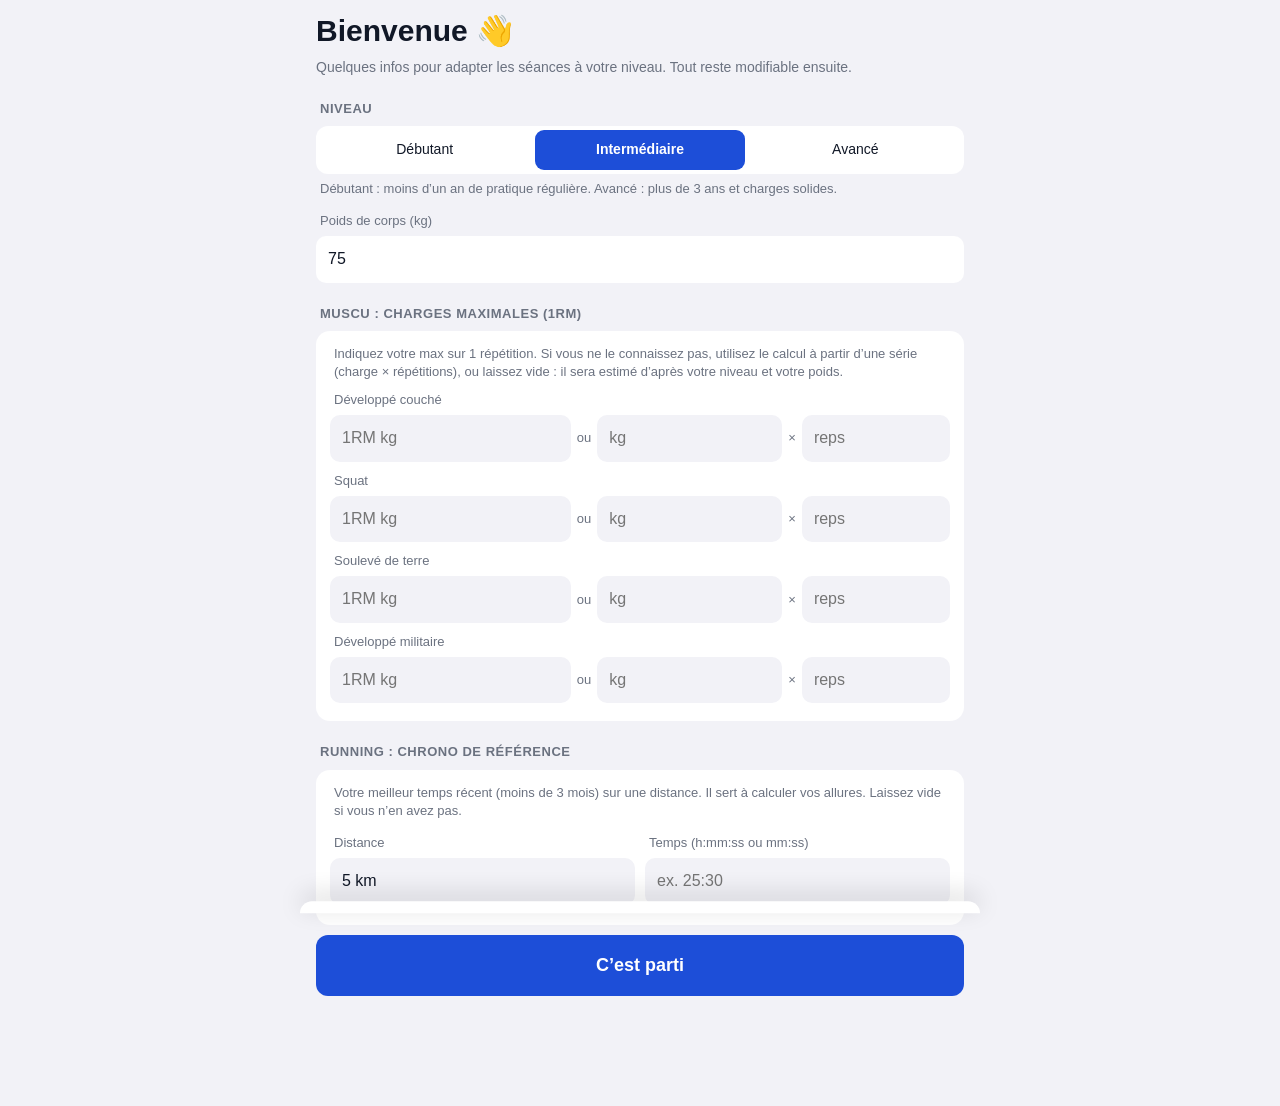
==== seance/index.html @ 4f5e5363 "Ma séance : générateur de séances muscu (push/pull/legs) et running adaptées à la forme du jour - Fo" ====
<!doctype html>
<html lang="fr">
<head>
<meta charset="utf-8">
<meta name="viewport" content="width=device-width, initial-scale=1, viewport-fit=cover">
<title>Ma séance</title>
<meta name="description" content="Générateur de séances de musculation (push/pull/legs) et de running adaptées à ma forme et mon niveau.">
<meta name="theme-color" content="#f2f2f7" media="(prefers-color-scheme: light)">
<meta name="theme-color" content="#000000" media="(prefers-color-scheme: dark)">
<meta name="apple-mobile-web-app-capable" content="yes">
<meta name="mobile-web-app-capable" content="yes">
<meta name="apple-mobile-web-app-status-bar-style" content="default">
<meta name="apple-mobile-web-app-title" content="Séance">
<link rel="manifest" href="manifest.webmanifest">
<link rel="apple-touch-icon" href="icons/apple-touch-icon.png">
<link rel="icon" href="icons/icon-192.png">
<link rel="stylesheet" href="style.css">
</head>
<body>
<header id="hdr"></header>
<main id="app"></main>
<div class="timer" id="timer" role="timer" aria-live="off"></div>

<div class="sheet-bg" id="sheetBg"></div>
<div class="sheet" id="sheet" role="dialog" aria-modal="true"></div>
<div class="toast" id="toast" role="status"></div>
<input type="file" id="importFile" accept="application/json,.json" hidden>
<noscript>Cette application nécessite JavaScript.</noscript>
<script type="module" src="js/app.js"></script>
</body>
</html>
---- seance/style.css ----
:root {
  --bg: #f2f2f7; --card: #ffffff; --text: #111827; --muted: #6b7280; --line: #e5e7eb;
  --accent: #1d4ed8; --accent-text: #ffffff; --accent-soft: #dbeafe;
  --danger: #dc2626; --danger-soft: #fee2e2; --warn: #b45309; --warn-soft: #fef3c7;
  --ok: #15803d; --ok-soft: #dcfce7; --unk: #4b5563; --unk-soft: #e5e7eb;
}
@media (prefers-color-scheme: dark) {
  :root {
    --bg: #000000; --card: #1c1c1e; --text: #f3f4f6; --muted: #9ca3af; --line: #2c2c2e;
    --accent: #60a5fa; --accent-text: #0b1220; --accent-soft: #172554;
    --danger: #f87171; --danger-soft: #450a0a; --warn: #fbbf24; --warn-soft: #422006;
    --ok: #4ade80; --ok-soft: #052e16; --unk: #d1d5db; --unk-soft: #374151;
  }
}
* { box-sizing: border-box; -webkit-tap-highlight-color: transparent; }
html, body { margin: 0; background: var(--bg); color: var(--text);
  font: 16px/1.4 -apple-system, BlinkMacSystemFont, "Segoe UI", Roboto, sans-serif; }
body { padding: env(safe-area-inset-top) 0 calc(90px + env(safe-area-inset-bottom)); min-height: 100vh; }
a { color: var(--accent); }
header { position: sticky; top: 0; z-index: 5; background: var(--bg); padding: 10px 16px 6px;
  display: flex; align-items: center; gap: 8px; max-width: 680px; margin: 0 auto; }
header h1 { font-size: 30px; margin: 0; flex: 1; }
.back { background: none; border: 0; color: var(--accent); font-size: 17px; padding: 6px 0; cursor: pointer; }
.icon-btn { background: none; border: 0; font-size: 22px; padding: 6px 8px; cursor: pointer; }
main { padding: 0 16px; max-width: 680px; margin: 0 auto; }
h2 { font-size: 13px; text-transform: uppercase; letter-spacing: .04em; color: var(--muted);
  font-weight: 600; margin: 22px 4px 8px; }
.page-title { font-size: 30px; margin: 0; }
.muted { color: var(--muted); font-size: 14px; margin: 0 0 8px; }
.center { text-align: center; margin-top: 24px; }
.card { background: var(--card); border-radius: 14px; overflow: hidden; display: block; width: 100%; }
.card.pad { padding: 14px; }
.tap { border: 0; font: inherit; color: inherit; text-align: left; cursor: pointer; }

.row { display: flex; align-items: center; gap: 12px; padding: 12px 14px; border: 0;
  border-bottom: 1px solid var(--line); width: 100%; background: none; color: inherit; font: inherit;
  text-align: left; cursor: pointer; }
.row:last-child { border-bottom: 0; }
div.row { cursor: default; }
.row .emoji { font-size: 24px; width: 34px; text-align: center; flex: none; }
.row .emoji.big { font-size: 30px; width: 40px; }
.row .body { flex: 1; min-width: 0; }
.body.plain { background: none; border: 0; padding: 0; font: inherit; color: inherit; text-align: left; cursor: pointer; }
.row .title { font-weight: 600; }
.row .title.wrap { overflow: hidden; display: -webkit-box; -webkit-line-clamp: 2; -webkit-box-orient: vertical; }
.row .sub, .sub { color: var(--muted); font-size: 14px; }
.row .right { text-align: right; font-size: 14px; color: var(--muted); flex: none; }
.chev { color: var(--muted); flex: none; font-size: 20px; }

.pill { display: inline-block; font-size: 12px; font-weight: 600; padding: 3px 9px; border-radius: 99px; flex: none; white-space: nowrap; }
.pill.late { background: var(--danger-soft); color: var(--danger); }
.pill.soon { background: var(--warn-soft); color: var(--warn); }
.pill.ok { background: var(--ok-soft); color: var(--ok); }
.pill.unk { background: var(--unk-soft); color: var(--unk); }
.done-btn { flex: none; width: 40px; height: 40px; border-radius: 50%; border: 2px solid var(--ok);
  background: none; color: var(--ok); font-size: 20px; font-weight: 700; cursor: pointer; }
.done-btn:active { background: var(--ok-soft); }

.empty { text-align: center; color: var(--muted); padding: 28px 16px; }
.empty.small { padding: 16px; }
.stats { display: grid; grid-template-columns: 1fr 1fr; gap: 10px; }
.stat { background: var(--card); border-radius: 14px; padding: 12px 14px; }
.stat b { display: block; font-size: 22px; }
.stat span { color: var(--muted); font-size: 13px; }
.vhead { display: flex; align-items: center; gap: 12px; margin: 0 0 12px; }
.vemoji { font-size: 46px; }
.vname { font-size: 24px; font-weight: 700; line-height: 1.2; }
.tires { display: grid; grid-template-columns: 1fr 1fr; padding: 12px 14px; gap: 4px 10px; }
.tires span { display: block; color: var(--muted); font-size: 13px; }
.tires b { font-size: 22px; }
.tires p { grid-column: 1 / -1; margin: 6px 0 0; color: var(--muted); font-size: 13px; }

.btn { display: block; width: 100%; padding: 14px; border-radius: 12px; border: 0; font: inherit;
  font-weight: 600; cursor: pointer; margin-top: 10px; background: var(--card); color: var(--accent); text-align: center; }
.btn.primary { background: var(--accent); color: var(--accent-text); }
.btn.danger { color: var(--danger); }
.btn.big { padding: 18px; font-size: 18px; }
.btn:active { opacity: .7; }
.actions2 { display: grid; grid-template-columns: 2fr 1fr; gap: 10px; }
.actions2 .btn { margin-top: 12px; }
.scan-cta { margin-top: 8px; }

.fab { position: fixed; right: 20px; bottom: calc(20px + env(safe-area-inset-bottom)); width: 58px; height: 58px;
  border-radius: 50%; background: var(--accent); color: var(--accent-text); border: 0; font-size: 32px; line-height: 1;
  box-shadow: 0 6px 18px rgba(0,0,0,.25); cursor: pointer; z-index: 6; }

.install { position: relative; background: var(--accent-soft); border-radius: 14px; padding: 12px 40px 12px 14px;
  font-size: 14px; margin-top: 6px; }
.install button { position: absolute; top: 8px; right: 8px; background: none; border: 0; color: var(--muted); font-size: 18px; cursor: pointer; }

/* Feuille modale */
.sheet-bg { position: fixed; inset: 0; background: rgba(0,0,0,.4); z-index: 20; opacity: 0; pointer-events: none; transition: opacity .2s; }
.sheet-bg.open { opacity: 1; pointer-events: auto; }
.sheet { position: fixed; left: 0; right: 0; bottom: 0; z-index: 21; background: var(--bg);
  border-radius: 16px 16px 0 0; max-height: 94vh; overflow-y: auto; -webkit-overflow-scrolling: touch;
  transform: translateY(105%); transition: transform .25s ease; padding-bottom: env(safe-area-inset-bottom);
  max-width: 680px; margin: 0 auto; }
.sheet:not(.open) { visibility: hidden; transition: transform .25s ease, visibility 0s .25s; }
.sheet.open { transform: none; }
.sheet-head { display: flex; align-items: center; justify-content: space-between; gap: 8px; padding: 14px 16px;
  position: sticky; top: 0; background: var(--bg); z-index: 1; border-bottom: 1px solid var(--line); }
.sheet-head b { font-size: 17px; text-align: center; flex: 1; overflow: hidden; text-overflow: ellipsis; white-space: nowrap; }
.sheet-head button { background: none; border: 0; color: var(--accent); font-size: 17px; cursor: pointer; padding: 4px; min-width: 60px; }
.sheet-head .save { font-weight: 700; text-align: right; }
form { padding: 4px 16px 28px; }
label { display: block; font-size: 13px; color: var(--muted); margin: 14px 4px 6px; }
input, select, textarea { width: 100%; padding: 12px; border: 0; border-radius: 10px; background: var(--card);
  color: var(--text); font: inherit; font-size: 16px; -webkit-appearance: none; appearance: none; }
input[type="date"] { min-height: 46px; }
textarea { min-height: 70px; resize: vertical; }
.grid2 { display: grid; grid-template-columns: 1fr 1fr; gap: 10px; }
.grid-emoji { display: grid; grid-template-columns: 70px 1fr; gap: 10px; }
.grid-emoji input[name="emoji"] { text-align: center; font-size: 22px; padding: 8px; }
.hint { font-size: 13px; color: var(--muted); margin: 6px 4px 0; }
.checks .check { margin: 0; padding: 12px 14px; border-bottom: 1px solid var(--line); }
.checks .check:last-child { border-bottom: 0; }
.check { display: flex; align-items: center; gap: 12px; color: var(--text); font-size: 15px; cursor: pointer; }
.check.inline { margin: 14px 4px 0; }
.check input { width: 22px; height: 22px; flex: none; padding: 0; border-radius: 6px; border: 2px solid var(--muted);
  background: var(--card); display: grid; place-content: center; }
.check input:checked { background: var(--accent); border-color: var(--accent); }
.check input:checked::after { content: "✓"; color: var(--accent-text); font-size: 15px; font-weight: 700; }
.banner { border-radius: 12px; padding: 12px 14px; font-size: 14px; margin-top: 12px; background: var(--accent-soft); }
.banner.ocr { background: var(--warn-soft); }
.inv img { width: 100%; max-height: 260px; object-fit: contain; border-radius: 12px; background: var(--card); display: block; }
.statusline { display: flex; align-items: center; gap: 10px; margin-bottom: 8px; }

.busy { position: fixed; inset: 0; z-index: 40; background: rgba(0,0,0,.45); display: none; align-items: center; justify-content: center; }
.busy.show { display: flex; }
.busy > div { background: var(--card); color: var(--text); border-radius: 16px; padding: 22px 26px; text-align: center; max-width: 80vw; }
.spinner { width: 34px; height: 34px; border-radius: 50%; border: 4px solid var(--line); border-top-color: var(--accent);
  margin: 0 auto 12px; animation: spin 0.9s linear infinite; }
@keyframes spin { to { transform: rotate(360deg); } }
.toast { position: fixed; left: 50%; bottom: calc(96px + env(safe-area-inset-bottom)); transform: translateX(-50%);
  background: #111827; color: #fff; padding: 10px 16px; border-radius: 99px; font-size: 14px; z-index: 50;
  opacity: 0; transition: opacity .2s; pointer-events: none; max-width: 90vw; text-align: center; }
.toast.show { opacity: .95; }

/* ===== Ma séance ===== */
header h1.small { font-size: 20px; text-align: center; overflow: hidden; text-overflow: ellipsis; white-space: nowrap; }
header .back { min-width: 70px; }
body.has-timer { padding-bottom: calc(240px + env(safe-area-inset-bottom)); }
b.big { font-size: 18px; color: var(--text); }

.resume { display: flex; align-items: center; gap: 12px; padding: 14px; margin-bottom: 12px; background: var(--accent-soft); }
.resume > span:first-child { font-size: 22px; color: var(--accent); }
.resume div { flex: 1; }
.choices { display: grid; grid-template-columns: 1fr 1fr; gap: 10px; margin-top: 4px; }
.choice { background: var(--card); border-radius: 16px; padding: 18px 14px; display: flex; flex-direction: column; gap: 4px; align-items: flex-start; }
.choice .ce { font-size: 36px; }
.choice b { font-size: 20px; }
.choice:active, .resume:active { opacity: .7; }

.slider { padding: 6px 0 12px; border-bottom: 1px solid var(--line); }
.slider:last-of-type { border-bottom: 0; }
.sl-top { display: flex; justify-content: space-between; align-items: baseline; }
.sl-top output { color: var(--muted); font-size: 14px; }
.sl-ends { display: flex; justify-content: space-between; color: var(--muted); font-size: 12px; }
input[type="range"] { padding: 0; height: 34px; background: none; -webkit-appearance: none; appearance: none; }
input[type="range"]::-webkit-slider-runnable-track { height: 6px; border-radius: 3px; background: var(--line); }
input[type="range"]::-webkit-slider-thumb { -webkit-appearance: none; width: 28px; height: 28px; border-radius: 50%;
  background: var(--accent); margin-top: -11px; box-shadow: 0 1px 4px rgba(0,0,0,.3); }
input[type="range"]::-moz-range-track { height: 6px; border-radius: 3px; background: var(--line); }
input[type="range"]::-moz-range-thumb { width: 26px; height: 26px; border-radius: 50%; background: var(--accent); border: 0; }

.form-verdict { border-radius: 12px; padding: 12px 14px; font-size: 14px; margin-top: 10px; background: var(--ok-soft); }
.form-verdict.lvl2 { background: var(--warn-soft); }
.form-verdict.lvl1, .form-verdict.lvl0 { background: var(--danger-soft); }
main > .form-verdict:first-child { margin-top: 4px; }

.chips { display: flex; flex-wrap: wrap; gap: 8px; }
.chip { margin: 0; cursor: pointer; }
.chip input { display: none; }
.chip span { display: inline-block; padding: 8px 14px; border-radius: 99px; background: var(--card); color: var(--text); font-size: 15px; }
.chip input:checked + span { background: var(--danger-soft); color: var(--danger); font-weight: 600; }

.seg { display: grid; grid-template-columns: repeat(4, 1fr); gap: 6px; background: var(--card); padding: 4px; border-radius: 12px; }
.seg.three { grid-template-columns: repeat(3, 1fr); }
.seg label { margin: 0; }
.seg input { display: none; }
.seg span { display: flex; align-items: center; justify-content: center; text-align: center; min-height: 40px; padding: 6px 4px;
  border-radius: 9px; font-size: 14px; color: var(--text); cursor: pointer; line-height: 1.2; }
.seg input:checked + span { background: var(--accent); color: var(--accent-text); font-weight: 600; }
.check.radio { margin: 0; }
.check.radio input { border-radius: 50%; }
.check.radio input:checked::after { content: ""; width: 8px; height: 8px; border-radius: 50%; background: var(--accent-text); }
main form { padding: 0 0 20px; }
#subBox label { margin-top: 14px; }

.lift { margin-bottom: 4px; }
.lift label { margin-top: 10px; }
.lift-row { display: grid; grid-template-columns: 1.3fr auto 1fr auto 0.8fr; gap: 6px; align-items: center; }
.lift-row input { background: var(--bg); }
.card.pad select, .card.pad input:not([type]) , .card.pad input[inputmode] { background: var(--bg); }
.or { color: var(--muted); font-size: 13px; }

/* Séance */
.tick { flex: none; width: 38px; height: 38px; border-radius: 50%; border: 2px solid var(--line); background: none;
  color: transparent; font-size: 18px; font-weight: 700; cursor: pointer; }
.tick.on { border-color: var(--ok); background: var(--ok); color: #fff; }
.is-done .title, .is-done .set-txt { opacity: .55; }
.mini { flex: none; background: var(--accent-soft); color: var(--accent); border: 0; border-radius: 99px; padding: 7px 11px;
  font: inherit; font-size: 14px; font-weight: 600; cursor: pointer; }
.ex { margin-bottom: 12px; }
.ex-head { display: flex; gap: 10px; padding: 14px 14px 6px; align-items: flex-start; }
.ex-head .body { flex: 1; min-width: 0; }
.ex-slot { font-size: 12px; text-transform: uppercase; letter-spacing: .04em; color: var(--accent); font-weight: 700; }
.ex-name { font-size: 18px; font-weight: 700; margin: 2px 0; }
.warn { margin-top: 6px; font-size: 13px; color: var(--warn); }
.rest-edit { display: block; width: calc(100% - 28px); margin: 4px 14px 8px; text-align: left; background: var(--bg); border: 0;
  border-radius: 10px; padding: 9px 12px; font: inherit; font-size: 14px; color: var(--muted); cursor: pointer; }
.rest-edit b { color: var(--text); }
.set { display: flex; align-items: center; gap: 8px; padding: 8px 14px; border-top: 1px solid var(--line); }
.set.wu .set-n, .set.wu .set-txt { color: var(--muted); }
.set-n { width: 58px; flex: none; font-size: 13px; color: var(--muted); font-weight: 600; }
.set-txt { flex: 1; min-width: 0; background: none; border: 0; padding: 6px 0; font: inherit; color: var(--text); text-align: left; cursor: pointer; font-size: 15px; }
.set-txt b { font-size: 17px; }
.set-rest { flex: none; font-size: 12px; color: var(--muted); }
.big-stats .stat b { font-size: 24px; }
.desc { margin-top: 10px; font-size: 15px; }
.tips { margin: 0; padding-left: 20px; font-size: 14px; }
.tips li { margin: 4px 0; }
.banner { margin-top: 8px; background: var(--warn-soft); }

.presets { display: grid; grid-template-columns: repeat(3, 1fr); gap: 8px; margin-top: 14px; }
.preset { padding: 14px 6px; border-radius: 12px; border: 0; background: var(--card); color: var(--text); font: inherit; font-weight: 600; cursor: pointer; }
.preset.on { background: var(--accent); color: var(--accent-text); }

/* Minuteur */
.timer { position: fixed; left: 0; right: 0; bottom: 0; z-index: 15; background: var(--card); max-width: 680px; margin: 0 auto;
  border-radius: 18px 18px 0 0; box-shadow: 0 -6px 24px rgba(0,0,0,.18); padding: 0 16px calc(12px + env(safe-area-inset-bottom));
  transform: translateY(110%); transition: transform .25s ease; overflow: hidden; }
.timer.show { transform: none; }
.t-bar { height: 5px; background: var(--line); margin: 0 -16px; }
.t-bar i { display: block; height: 100%; background: var(--accent); transition: width .25s linear; }
.timer.work .t-bar i { background: var(--danger); }
.timer.ef .t-bar i { background: var(--ok); }
.timer.done { background: var(--ok-soft); }
.t-top { display: flex; align-items: center; gap: 8px; padding-top: 10px; }
.t-label { flex: 1; font-weight: 600; font-size: 15px; }
.t-count { color: var(--muted); font-weight: 400; margin-left: 6px; font-size: 13px; }
.t-x { background: none; border: 0; color: var(--muted); font-size: 20px; cursor: pointer; padding: 4px 6px; }
.t-pace { font-size: 14px; color: var(--muted); }
.t-pace b { color: var(--text); font-size: 16px; }
.t-time { display: block; width: 100%; background: none; border: 0; color: var(--text); cursor: pointer;
  font: 700 64px/1.05 -apple-system, BlinkMacSystemFont, "SF Pro Rounded", "Segoe UI", sans-serif; font-variant-numeric: tabular-nums; text-align: center; padding: 2px 0; }
.t-time small { font-size: 16px; color: var(--muted); font-weight: 600; }
.t-next { text-align: center; color: var(--muted); font-size: 13px; margin-bottom: 4px; }
.t-btns { display: flex; gap: 8px; margin-top: 6px; }
.t-btns button { flex: 1; padding: 12px 4px; border-radius: 12px; border: 0; background: var(--bg); color: var(--text);
  font: inherit; font-weight: 600; cursor: pointer; }
.t-btns button.main { background: var(--accent); color: var(--accent-text); font-size: 20px; }
.t-btns button:active { opacity: .7; }
body.has-timer .toast { bottom: calc(250px + env(safe-area-inset-bottom)); }
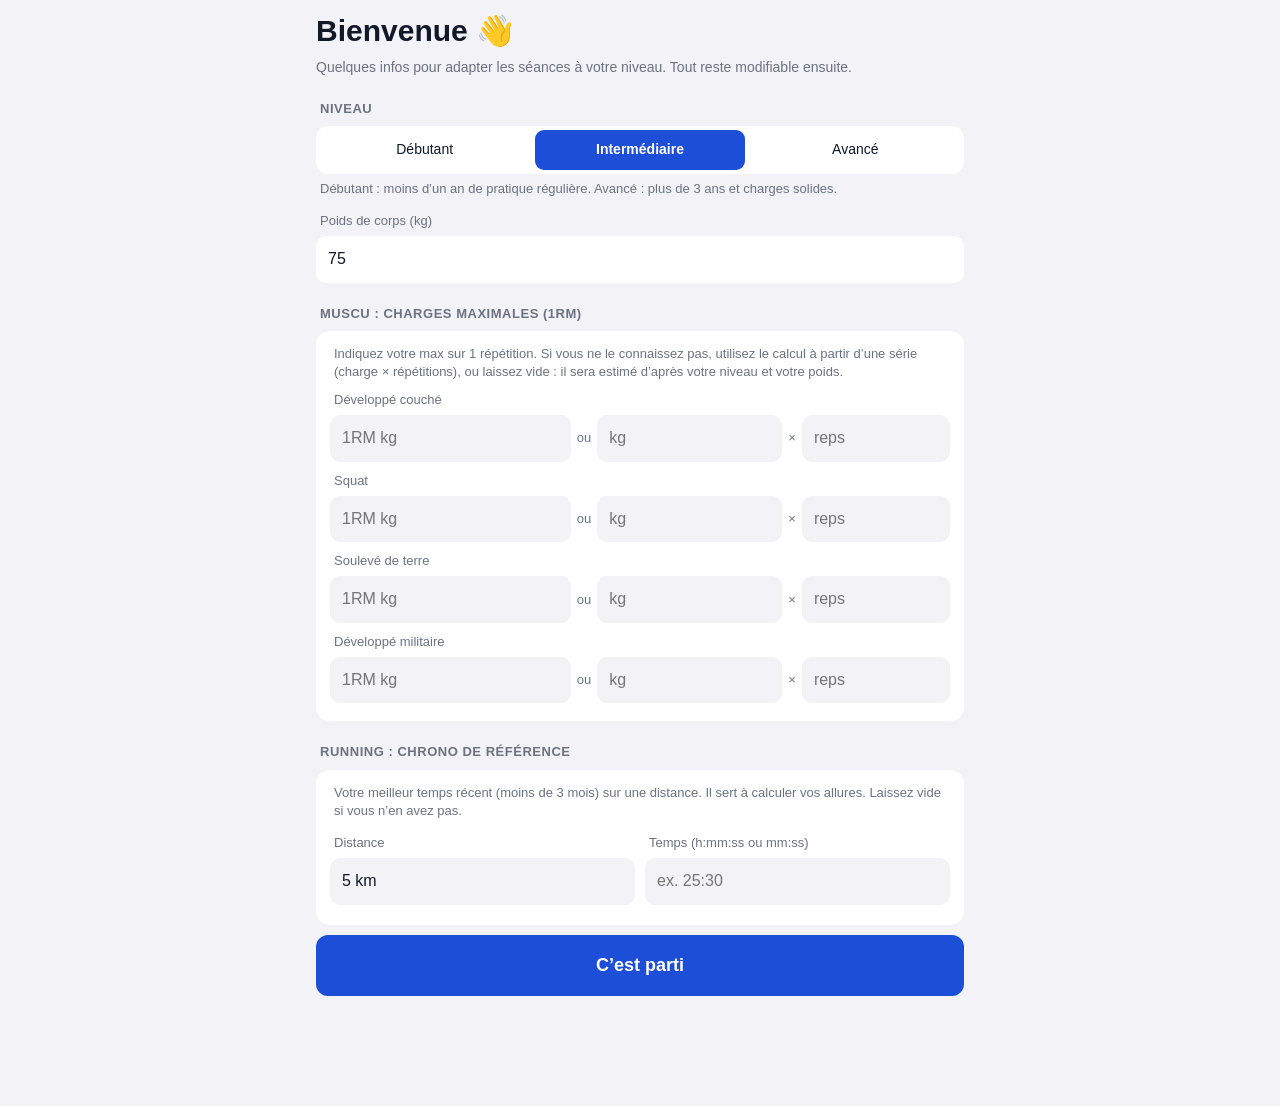
==== commit 424aa275: "Ma séance : demande libre avec Claude et onglet Progression (gamification) - Demande en texte libre " ====
--- a/seance/index.html
+++ b/seance/index.html
@@ -20,6 +20,9 @@
 <header id="hdr"></header>
 <main id="app"></main>
 <div class="timer" id="timer" role="timer" aria-live="off"></div>
+<nav class="tabs" id="tabs"></nav>
+<div class="celebrate" id="celebrate"></div>
+<div class="busy" id="busy"><div><div class="spinner"></div><span></span></div></div>
 
 <div class="sheet-bg" id="sheetBg"></div>
 <div class="sheet" id="sheet" role="dialog" aria-modal="true"></div>
--- a/seance/style.css
+++ b/seance/style.css
@@ -252,3 +252,81 @@
 .t-btns button.main { background: var(--accent); color: var(--accent-text); font-size: 20px; }
 .t-btns button:active { opacity: .7; }
 body.has-timer .toast { bottom: calc(250px + env(safe-area-inset-bottom)); }
+
+/* Onglets */
+.tabs { position: fixed; left: 0; right: 0; bottom: 0; z-index: 12; display: none; background: var(--card);
+  border-top: 1px solid var(--line); padding: 4px 4px calc(4px + env(safe-area-inset-bottom)); max-width: 680px; margin: 0 auto; }
+.tabs.show { display: grid; grid-template-columns: repeat(4, 1fr); }
+.tabs button { background: none; border: 0; color: var(--muted); font: inherit; font-size: 11px; display: flex; flex-direction: column;
+  align-items: center; gap: 1px; padding: 4px 0; cursor: pointer; }
+.tabs button span { font-size: 22px; filter: grayscale(1); opacity: .6; }
+.tabs button.on { color: var(--accent); font-weight: 600; }
+.tabs button.on span { filter: none; opacity: 1; }
+body.has-tabs { padding-bottom: calc(80px + env(safe-area-inset-bottom)); }
+.timer { z-index: 16; }
+
+/* Demande libre */
+.free { display: flex; align-items: center; gap: 12px; padding: 14px; margin-top: 10px;
+  background: linear-gradient(135deg, #ede9fe, #dbeafe); color: #1e1b4b; }
+@media (prefers-color-scheme: dark) { .free { background: linear-gradient(135deg, #2e1065, #172554); color: #e0e7ff; } }
+.free .ce { font-size: 28px; }
+.free > div { flex: 1; } .free .sub { color: inherit; opacity: .75; }
+.banner.ai { background: #ede9fe; color: #3b0764; }
+@media (prefers-color-scheme: dark) { .banner.ai { background: #2e1065; color: #ede9fe; } }
+.ex-chips { margin-top: 8px; }
+.chip-btn { border: 0; background: var(--card); color: var(--accent); border-radius: 99px; padding: 7px 12px; font: inherit; font-size: 13px; cursor: pointer; text-align: left; }
+
+/* Niveau */
+.lvl-mini { display: flex; align-items: center; gap: 12px; padding: 10px 14px; margin-top: 10px; }
+.lvl-mini .body { flex: 1; }
+.lvl-face { width: 54px; height: 54px; border-radius: 12px; overflow: hidden; flex: none; border: 2px solid #111827; }
+.lvl-face svg { width: 100%; height: auto; display: block; margin-top: -6px; transform: scale(1.5); transform-origin: 50% 30%; }
+.xpbar { height: 8px; border-radius: 99px; background: var(--line); overflow: hidden; margin: 6px 0 3px; }
+.xpbar i { display: block; height: 100%; background: var(--accent); border-radius: 99px; transition: width .4s; }
+.xpbar.big { height: 14px; border: 2px solid #111827; }
+.xpbar.big i { background: var(--rc); }
+
+.panel { background: var(--card); border: 3px solid #111827; border-radius: 6px; overflow: hidden; box-shadow: 5px 5px 0 #111827; margin: 4px 4px 16px 0; }
+.panel-art { position: relative; border-bottom: 3px solid #111827; }
+.avatar { display: block; width: 100%; height: auto; }
+.avatar.big { max-height: 340px; }
+.avatar .rays { transform-origin: 100px 115px; animation: spin 40s linear infinite; }
+.avatar .spark { animation: twinkle 1.6s ease-in-out infinite; transform-box: fill-box; transform-origin: center; }
+@keyframes twinkle { 50% { opacity: .2; transform: scale(.5); } }
+.bubble { position: absolute; top: 10px; left: 10px; max-width: 46%; background: #fff; color: #111827; border: 2.5px solid #111827;
+  border-radius: 18px; padding: 8px 11px; font-size: 13px; font-weight: 700; line-height: 1.25; }
+.bubble::after { content: ""; position: absolute; right: -14px; bottom: 6px; border: 8px solid transparent; border-left: 14px solid #111827; }
+.rank-badge { position: absolute; right: 10px; bottom: 10px; width: 56px; height: 56px; border-radius: 50%; background: var(--rc);
+  border: 3px solid #111827; color: #fff; display: grid; place-items: center; font: italic 900 26px/1 Impact, "Arial Black", sans-serif;
+  -webkit-text-stroke: 1px #111827; transform: rotate(-8deg); }
+.panel-info { padding: 12px 14px 14px; }
+.lvl-num { font: italic 900 20px/1 Impact, "Arial Black", sans-serif; letter-spacing: .02em; }
+.lvl-num b { font-size: 44px; color: var(--rc); -webkit-text-stroke: 1.5px #111827; }
+.rank-name { font-weight: 800; font-size: 18px; margin: 4px 0 2px; }
+.quest.ok .title { text-decoration: line-through; opacity: .6; }
+.quest .xpbar { margin-bottom: 0; }
+.badges { display: grid; grid-template-columns: repeat(3, 1fr); gap: 8px; }
+.badge { background: var(--card); border-radius: 14px; padding: 10px 6px; text-align: center; display: flex; flex-direction: column; gap: 3px; opacity: .55; }
+.badge.got { opacity: 1; box-shadow: inset 0 0 0 2px #facc15; }
+.badge span { font-size: 30px; } .badge b { font-size: 13px; } .badge small { font-size: 11px; color: var(--muted); line-height: 1.2; }
+.rank-chip { width: 36px; height: 36px; border-radius: 50%; display: grid; place-items: center; color: #fff; flex: none;
+  font: italic 900 16px/1 Impact, "Arial Black", sans-serif; border: 2px solid #111827; }
+.row.locked { opacity: .5; }
+
+/* Célébration */
+.celebrate { position: fixed; inset: 0; z-index: 60; background: rgba(0,0,0,.65); display: none; align-items: center; justify-content: center; padding: 16px; }
+.celebrate.show { display: flex; animation: fadein .25s; }
+@keyframes fadein { from { opacity: 0; } }
+.cel-box { position: relative; overflow: hidden; background: #fff; color: #111827; border: 4px solid #111827; border-radius: 8px;
+  box-shadow: 7px 7px 0 var(--rc); width: 100%; max-width: 380px; padding: 14px 16px 16px; text-align: center; animation: pop .45s cubic-bezier(.2,1.6,.4,1); }
+@keyframes pop { from { transform: scale(.4) rotate(-6deg); } }
+.cel-rays { position: absolute; inset: -50%; background: repeating-conic-gradient(from 0deg, var(--rc) 0 6deg, transparent 6deg 18deg); opacity: .18; animation: spin 18s linear infinite; }
+.cel-box > *:not(.cel-rays) { position: relative; }
+.cel-title { font: italic 900 38px/1 Impact, "Arial Black", sans-serif; color: var(--rc); -webkit-text-stroke: 2px #111827; letter-spacing: .02em; transform: rotate(-3deg); margin: 4px 0 8px; }
+.cel-art { width: 190px; margin: 0 auto; border: 3px solid #111827; border-radius: 6px; overflow: hidden; }
+.cel-lvl { margin-top: 10px; font-weight: 700; }
+.cel-lvl b { font-size: 22px; color: var(--rc); }
+.cel-xp { font: italic 900 30px/1.1 Impact, "Arial Black", sans-serif; color: #16a34a; -webkit-text-stroke: 1px #111827; margin: 6px 0; }
+.cel-list { text-align: left; font-size: 14px; margin: 6px 0 4px; padding-left: 18px; }
+.cel-box .btn.primary { background: #111827; color: #fff; }
+.timer:not(.show) { visibility: hidden; transition: transform .25s ease, visibility 0s .25s; }
